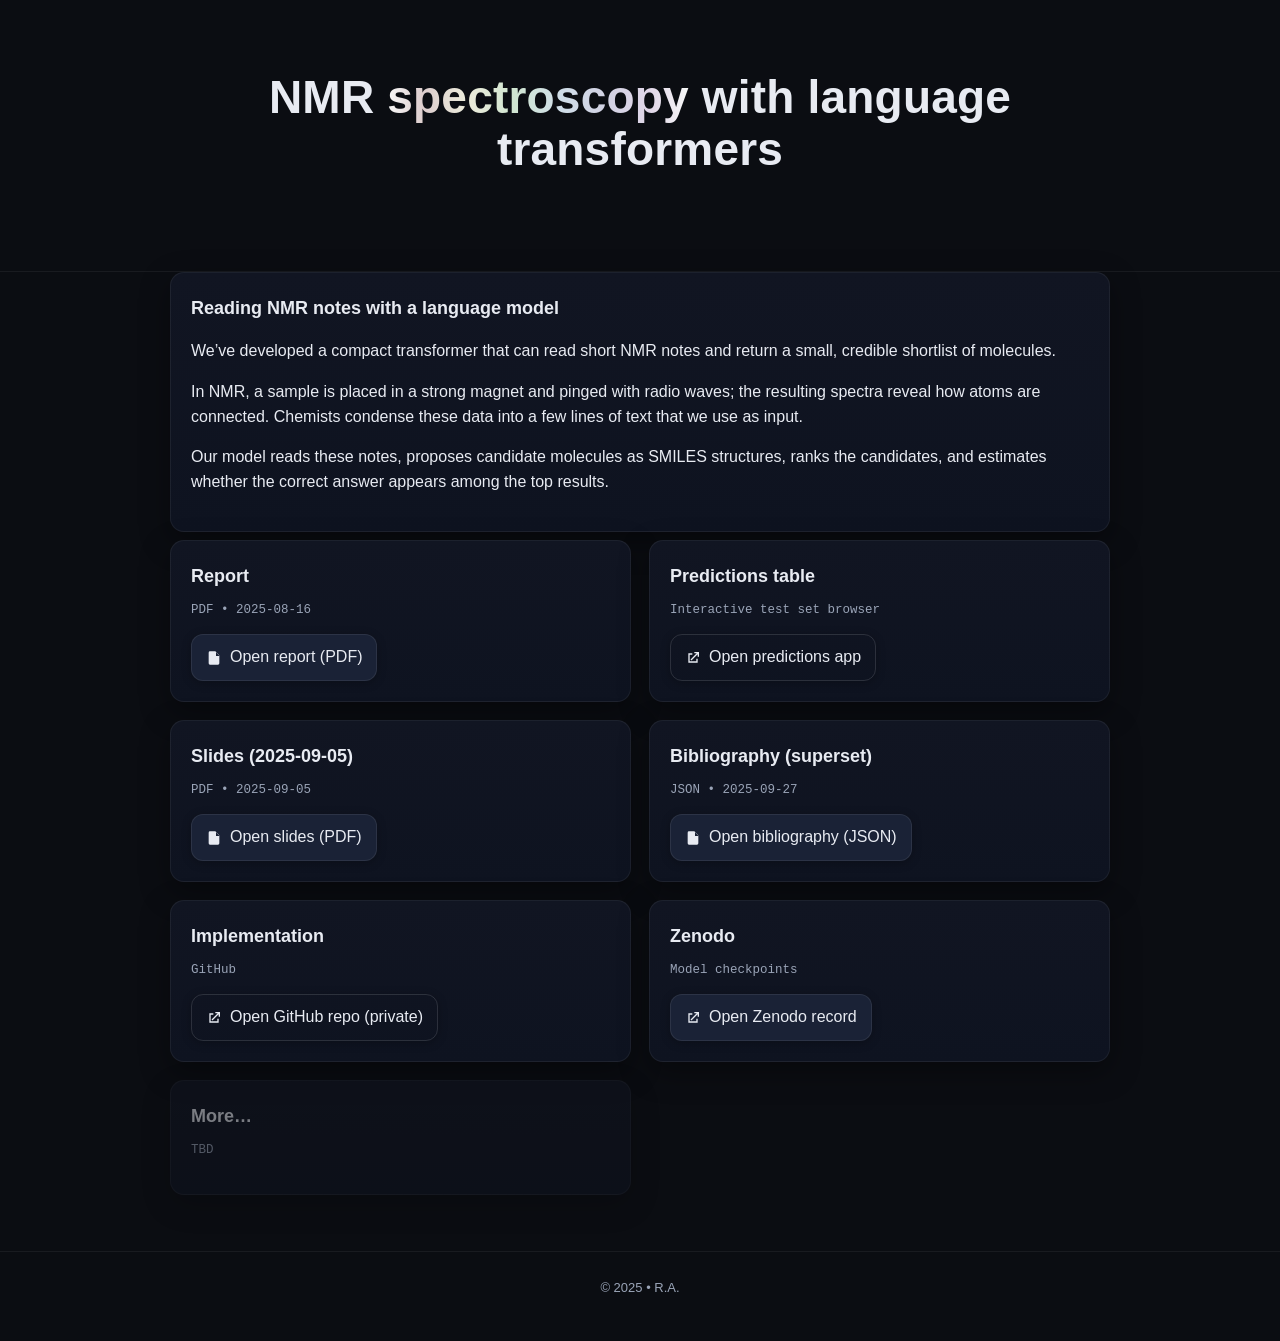
==== msc/index.html @ 11807159 "rev" ====
<!DOCTYPE html>
<html lang="en">
<head>
  <meta charset="UTF-8" />
  <title>NMR spectroscopy with language transformers</title>
  <meta name="viewport" content="width=device-width, initial-scale=1" />
  <meta name="description" content="A compact transformer reads short NMR notes and proposes/ranks candidate molecules (SMILES), with confidence of inclusion among top results." />
  <meta name="theme-color" content="#0b0d12" />

  <style>
    /* --- Tokens --- */
    :root{
      --bg:#0b0d12;
      --panel:#111522;
      --panel-2:#0e1320;
      --text:#e8ebf2;
      --muted:#9aa4b7;
      --ring:#b4c5ff;
      --radius:14px;
      --shadow:0 10px 30px rgba(0,0,0,.35);
      --sans: ui-sans-serif, -apple-system, Segoe UI, Roboto, "Helvetica Neue", Arial, "Noto Sans", system-ui, sans-serif;
      --mono: ui-monospace, SFMono-Regular, Menlo, Monaco, Consolas, "Liberation Mono", "Courier New", monospace;

      /* Ensure UA widgets/tooltips scrollbars match dark */
      color-scheme: dark;
    }

    /* --- Base --- */
    *{ box-sizing: border-box; }
    html, body{ height:100%; }
    body{
      margin:0;
      font-family: var(--sans);
      color: var(--text);
      background: var(--bg);
      -webkit-font-smoothing: antialiased;
      line-height: 1.55;
    }
    a{ color: inherit; }

    /* Skip link for keyboard users */
    .skip-link{
      position:absolute; left:-9999px; top:auto;
    }
    .skip-link:focus{
      left: 16px; top: 12px; z-index: 1000;
      background: var(--panel); color: var(--text);
      padding: 8px 12px; border-radius: 10px; box-shadow: var(--shadow);
      border: 1px solid rgba(255,255,255,.18);
    }

    /* --- Layout --- */
    .hero{
      padding: 72px 20px 28px;
      text-align: center;
      border-bottom: 1px solid rgba(255,255,255,.06);
    }
    .container{
      max-width: 980px;
      margin: 0 auto;
      padding: 0 20px 56px;
    }

    /* --- Heading --- */
    h1{
      margin: 0 0 12px;
      font-size: clamp(30px, 5vw, 46px);
      font-weight: 800;
      letter-spacing: .2px;
      line-height: 1.12;
    }

    /* Whitish with subtle rainbow hints */
    .iridescent{
      background: linear-gradient(
        90deg,
        rgba(255,255,255,0.97) 0%,
        rgba(255,230,230,0.88) 12%,
        rgba(255,255,230,0.92) 27%,
        rgba(224,255,224,0.9) 42%,
        rgba(220,240,255,0.92) 57%,
        rgba(230,230,255,0.9) 72%,
        rgba(245,230,255,0.92) 87%,
        rgba(255,255,255,0.97) 100%
      );
      -webkit-background-clip: text;
      background-clip: text;
      -webkit-text-fill-color: transparent;
      color: transparent;
      filter: saturate(75%);
    }
    /* Prefer static text in high-contrast modes */
    @media (prefers-contrast: more){
      .iridescent{
        background: none !important;
        -webkit-text-fill-color: currentColor !important;
        color: var(--text) !important;
      }
    }
    /* Optional: very subtle shimmer on hover/focus only */
    @media (prefers-reduced-motion: no-preference){
      .iridescent:hover, .iridescent:focus{
        background-size: 200% 100%;
        animation: shimmer 2.5s linear infinite;
      }
      @keyframes shimmer{
        0% { background-position: 0% 50%; }
        100% { background-position: 200% 50%; }
      }
    }

    .subtitle{
      margin:0;
      color: var(--muted);
      font-size: 14.5px;
    }

    /* --- Content cards --- */
    main{ margin-top: 20px; }
    .grid{
      display: grid;
      grid-template-columns: 1fr;
      gap: 18px;
      margin-top: 8px;
    }
    @media (min-width: 760px){
      .grid{ grid-template-columns: 1fr 1fr; }
    }
    .span-all{ grid-column: 1 / -1; }

    .card{
      background: linear-gradient(180deg, var(--panel) 0%, var(--panel-2) 100%);
      border: 1px solid rgba(255,255,255,.06);
      border-radius: var(--radius);
      box-shadow: var(--shadow);
      padding: 20px;
    }
    .card h2{
      margin: 2px 0 10px;
      font-size: 18px;
    }
    .meta{
      font-family: var(--mono);
      font-size: 12.5px;
      color: var(--muted);
      margin-bottom: 14px;
    }

    /* --- Buttons --- */
    .actions{ display:flex; gap:10px; flex-wrap: wrap; }
    .btn{
      --btn-bg: #1a2236;
      display:inline-flex; align-items:center; gap:8px;
      padding: 10px 14px;
      border-radius: 12px;
      text-decoration:none;
      color: var(--text);
      background: var(--btn-bg);
      border: 1px solid rgba(255,255,255,.08);
      transition: transform .06s ease, border-color .2s ease, box-shadow .2s ease, background .2s ease;
      box-shadow: 0 2px 10px rgba(0,0,0,.25);
    }
    .btn:hover{ transform: translateY(-1px); border-color: rgba(180,197,255,.45); box-shadow: 0 6px 18px rgba(0,0,0,.28); }
    .btn:focus{ outline: none; }
    .btn:focus-visible{ outline: 3px solid var(--ring); outline-offset: 2px; }
    .btn.secondary{ background: transparent; border-color: rgba(255,255,255,.12); }

    /* --- Footer --- */
    footer{
      padding: 26px 20px 42px;
      color: var(--muted);
      font-size: 13px;
      text-align:center;
      border-top: 1px solid rgba(255,255,255,.06);
    }

    /* Reduce motion if requested */
    @media (prefers-reduced-motion: reduce){
      .btn{ transition: none; }
      .iridescent{ animation: none !important; }
    }
  </style>
</head>
<body>

<a class="skip-link" href="#main">Skip to content</a>

<header class="hero">
  <div class="container">
    <h1>
      NMR <span class="iridescent">spectroscopy</span> with language transformers
    </h1>
    <!-- <p class="subtitle">Additional materials for the project.</p> -->
  </div>
</header>

<main id="main" class="container">
  <section class="card span-all">
    <h2>Reading NMR notes with a language model</h2>
    <p>We’ve developed a compact transformer that can read short NMR notes and return a small, credible shortlist of molecules.</p>
    <p>In NMR, a sample is placed in a strong magnet and pinged with radio waves; the resulting spectra reveal how atoms are connected. Chemists condense these data into a few lines of text that we use as input.</p>
    <p>Our model reads these notes, proposes candidate molecules as SMILES structures, ranks the candidates, and estimates whether the correct answer appears among the top results.</p>
  </section>

  <section class="grid" aria-label="Project resources">
    <article class="card">
      <h2>Report</h2>
      <div class="meta">PDF • 2025-08-16</div>
      <div class="actions">
        <a class="btn" href="RA-MSc-20250816.pdf">
          <svg width="16" height="16" viewBox="0 0 24 24" fill="currentColor" aria-hidden="true">
            <path d="M14 2H6a2 2 0 0 0-2 2v16a2 2 0 0 0 2 2h12a2 2 0 0 0 2-2V8zm1 7V3.5L20.5 9z"/>
          </svg>
          Open report (PDF)
        </a>
      </div>
    </article>

    <article class="card">
      <h2>Predictions table</h2>
      <div class="meta">Interactive test set browser</div>
      <div class="actions">
        <a class="btn secondary" href="j_dump_to_json/app" target="_blank" rel="noopener noreferrer">
          <svg width="16" height="16" viewBox="0 0 24 24" fill="currentColor" aria-hidden="true">
            <path d="M14 3h7v7h-2V6.41l-9.29 9.3-1.42-1.42 9.3-9.29H14z"/>
            <path d="M5 5h6v2H7v10h10v-4h2v6H5z"/>
          </svg>
          Open predictions app
        </a>
      </div>
    </article>

    <article class="card">
      <h2>Slides (2025-09-05)</h2>
      <div class="meta">PDF • 2025-09-05</div>
      <div class="actions">
        <a class="btn" href="RA-talk-20250905.pdf">
          <svg width="16" height="16" viewBox="0 0 24 24" fill="currentColor" aria-hidden="true">
            <path d="M14 2H6a2 2 0 0 0-2 2v16a2 2 0 0 0 2 2h12a2 2 0 0 0 2-2V8zm1 7V3.5L20.5 9z"/>
          </svg>
          Open slides (PDF)
        </a>
      </div>
    </article>

    <article class="card">
      <h2>Bibliography (superset)</h2>
      <div class="meta">JSON • 2025-09-27</div>
      <div class="actions">
        <a class="btn" href="RA-MSc-bib-20250927.json">
          <svg width="16" height="16" viewBox="0 0 24 24" fill="currentColor" aria-hidden="true">
            <path d="M14 2H6a2 2 0 0 0-2 2v16a2 2 0 0 0 2 2h12a2 2 0 0 0 2-2V8zm1 7V3.5L20.5 9z"/>
          </svg>
          Open bibliography (JSON)
        </a>
      </div>
    </article>

    <article class="card">
      <h2>Implementation</h2>
      <div class="meta">GitHub</div>
      <div class="actions">
        <a class="btn secondary" href="https://github.com/numpde/nmr-msc" target="_blank" rel="noopener noreferrer">
          <svg width="16" height="16" viewBox="0 0 24 24" fill="currentColor" aria-hidden="true">
            <path d="M14 3h7v7h-2V6.41l-9.29 9.3-1.42-1.42 9.3-9.29H14z"/>
            <path d="M5 5h6v2H7v10h10v-4h2v6H5z"/>
          </svg>
          Open GitHub repo (private)
        </a>
      </div>
    </article>

    <article class="card">
      <h2>Zenodo</h2>
      <div class="meta">Model checkpoints</div>
      <div class="actions">
        <a class="btn" href="https://zenodo.org/records/15595331?preview=1" target="_blank" rel="noopener noreferrer" aria-label="Open Zenodo record for model checkpoints">
          <svg width="16" height="16" viewBox="0 0 24 24" fill="currentColor" aria-hidden="true">
            <path d="M14 3h7v7h-2V6.41l-9.29 9.3-1.42-1.42 9.3-9.29H14z"/>
            <path d="M5 5h6v2H7v10h10v-4h2v6H5z"/>
          </svg>
          Open Zenodo record
        </a>
      </div>
    </article>

    <article class="card" style="opacity:.5;">
      <h2>More…</h2>
      <div class="meta">TBD</div>
    </article>
  </section>
</main>

<footer>
  <div>© 2025 • R.A.</div>
</footer>

</body>
</html>
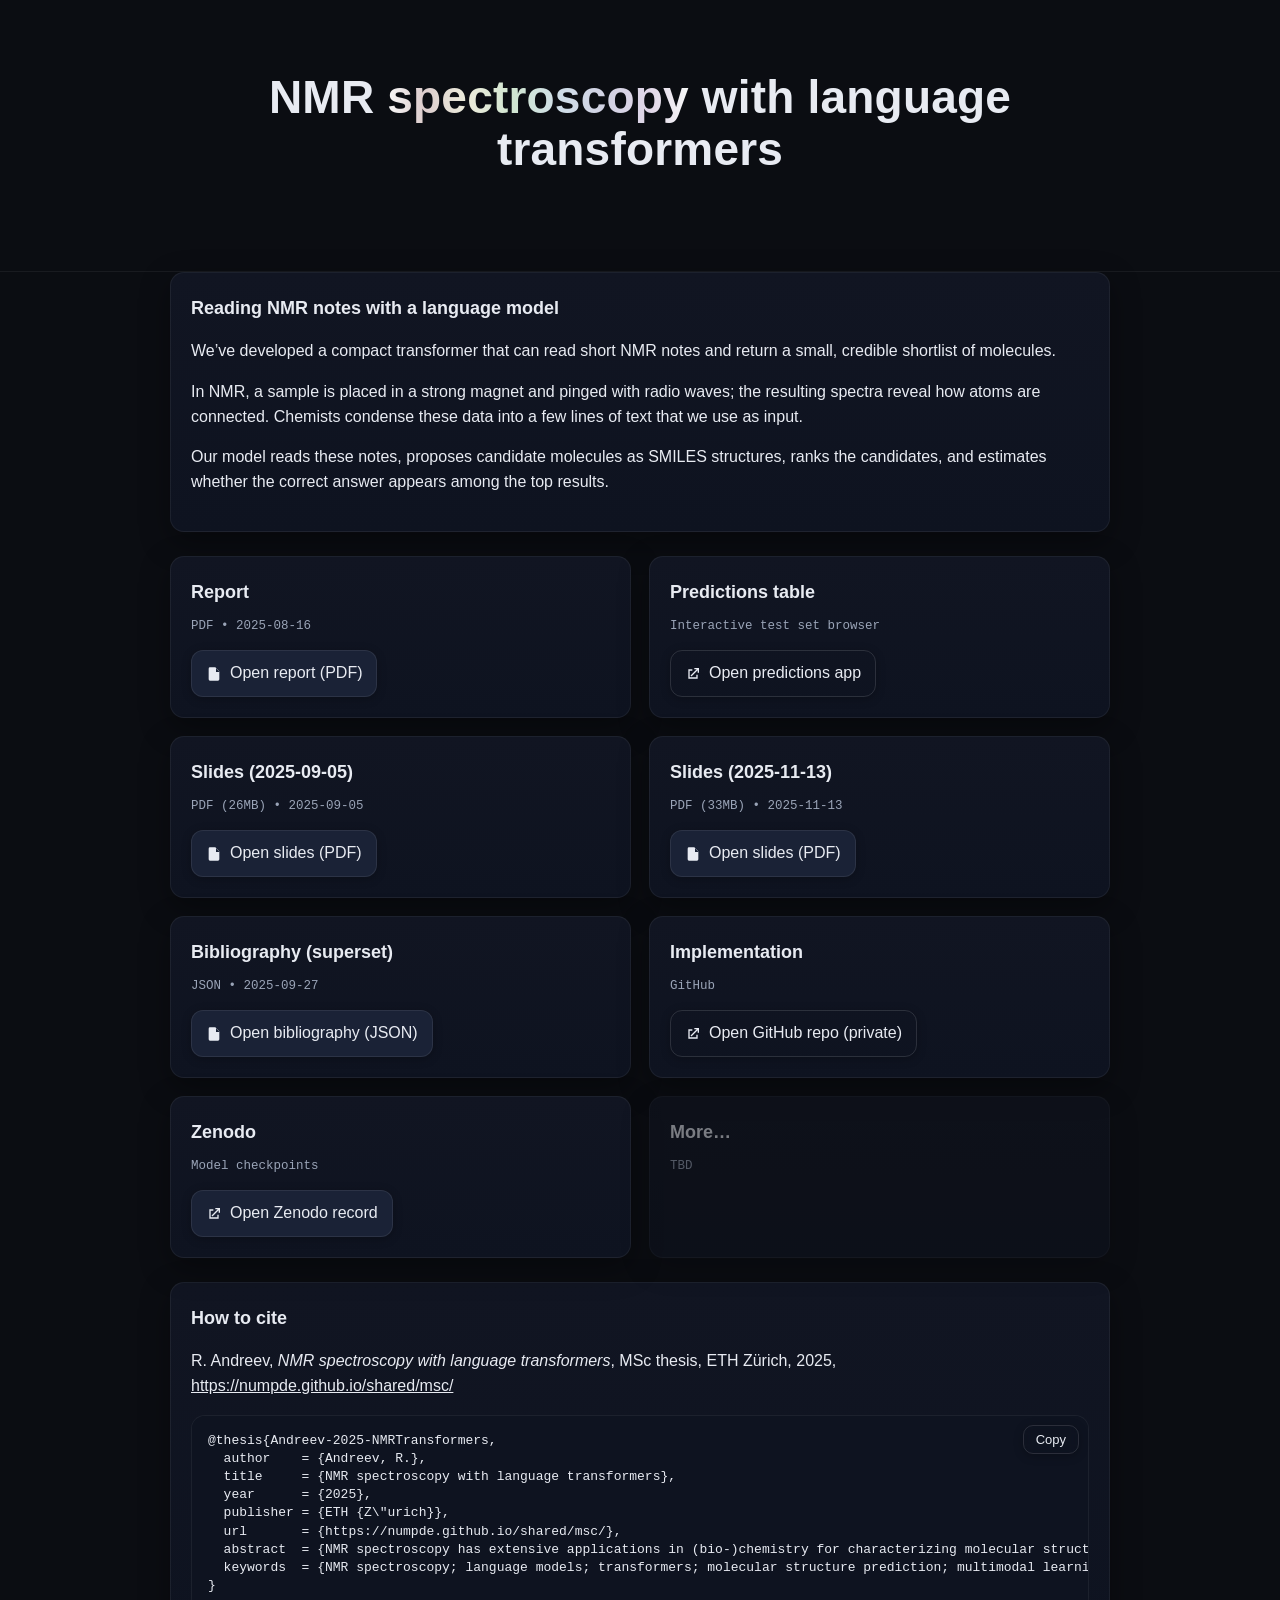
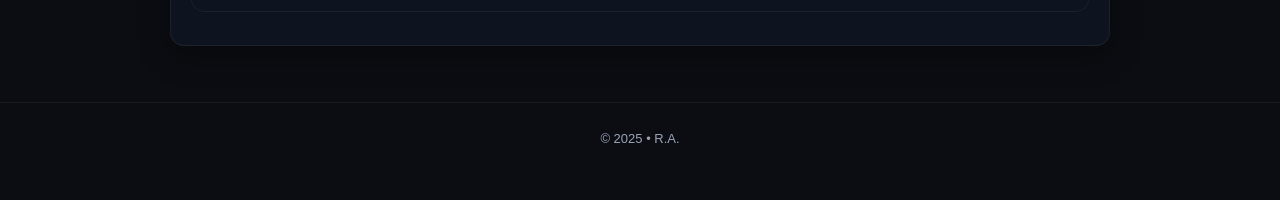
==== commit 3f1959a1: "rev" ====
--- a/msc/index.html
+++ b/msc/index.html
@@ -1,298 +1,407 @@
 <!DOCTYPE html>
 <html lang="en">
 <head>
-  <meta charset="UTF-8" />
-  <title>NMR spectroscopy with language transformers</title>
-  <meta name="viewport" content="width=device-width, initial-scale=1" />
-  <meta name="description" content="A compact transformer reads short NMR notes and proposes/ranks candidate molecules (SMILES), with confidence of inclusion among top results." />
-  <meta name="theme-color" content="#0b0d12" />
-
-  <style>
-    /* --- Tokens --- */
-    :root{
-      --bg:#0b0d12;
-      --panel:#111522;
-      --panel-2:#0e1320;
-      --text:#e8ebf2;
-      --muted:#9aa4b7;
-      --ring:#b4c5ff;
-      --radius:14px;
-      --shadow:0 10px 30px rgba(0,0,0,.35);
-      --sans: ui-sans-serif, -apple-system, Segoe UI, Roboto, "Helvetica Neue", Arial, "Noto Sans", system-ui, sans-serif;
-      --mono: ui-monospace, SFMono-Regular, Menlo, Monaco, Consolas, "Liberation Mono", "Courier New", monospace;
-
-      /* Ensure UA widgets/tooltips scrollbars match dark */
-      color-scheme: dark;
-    }
-
-    /* --- Base --- */
-    *{ box-sizing: border-box; }
-    html, body{ height:100%; }
-    body{
-      margin:0;
-      font-family: var(--sans);
-      color: var(--text);
-      background: var(--bg);
-      -webkit-font-smoothing: antialiased;
-      line-height: 1.55;
-    }
-    a{ color: inherit; }
-
-    /* Skip link for keyboard users */
-    .skip-link{
-      position:absolute; left:-9999px; top:auto;
-    }
-    .skip-link:focus{
-      left: 16px; top: 12px; z-index: 1000;
-      background: var(--panel); color: var(--text);
-      padding: 8px 12px; border-radius: 10px; box-shadow: var(--shadow);
-      border: 1px solid rgba(255,255,255,.18);
-    }
-
-    /* --- Layout --- */
-    .hero{
-      padding: 72px 20px 28px;
-      text-align: center;
-      border-bottom: 1px solid rgba(255,255,255,.06);
-    }
-    .container{
-      max-width: 980px;
-      margin: 0 auto;
-      padding: 0 20px 56px;
-    }
-
-    /* --- Heading --- */
-    h1{
-      margin: 0 0 12px;
-      font-size: clamp(30px, 5vw, 46px);
-      font-weight: 800;
-      letter-spacing: .2px;
-      line-height: 1.12;
-    }
-
-    /* Whitish with subtle rainbow hints */
-    .iridescent{
-      background: linear-gradient(
-        90deg,
-        rgba(255,255,255,0.97) 0%,
-        rgba(255,230,230,0.88) 12%,
-        rgba(255,255,230,0.92) 27%,
-        rgba(224,255,224,0.9) 42%,
-        rgba(220,240,255,0.92) 57%,
-        rgba(230,230,255,0.9) 72%,
-        rgba(245,230,255,0.92) 87%,
-        rgba(255,255,255,0.97) 100%
-      );
-      -webkit-background-clip: text;
-      background-clip: text;
-      -webkit-text-fill-color: transparent;
-      color: transparent;
-      filter: saturate(75%);
-    }
-    /* Prefer static text in high-contrast modes */
-    @media (prefers-contrast: more){
-      .iridescent{
-        background: none !important;
-        -webkit-text-fill-color: currentColor !important;
-        color: var(--text) !important;
-      }
-    }
-    /* Optional: very subtle shimmer on hover/focus only */
-    @media (prefers-reduced-motion: no-preference){
-      .iridescent:hover, .iridescent:focus{
-        background-size: 200% 100%;
-        animation: shimmer 2.5s linear infinite;
-      }
-      @keyframes shimmer{
-        0% { background-position: 0% 50%; }
-        100% { background-position: 200% 50%; }
-      }
-    }
-
-    .subtitle{
-      margin:0;
-      color: var(--muted);
-      font-size: 14.5px;
-    }
-
-    /* --- Content cards --- */
-    main{ margin-top: 20px; }
-    .grid{
-      display: grid;
-      grid-template-columns: 1fr;
-      gap: 18px;
-      margin-top: 8px;
-    }
-    @media (min-width: 760px){
-      .grid{ grid-template-columns: 1fr 1fr; }
-    }
-    .span-all{ grid-column: 1 / -1; }
-
-    .card{
-      background: linear-gradient(180deg, var(--panel) 0%, var(--panel-2) 100%);
-      border: 1px solid rgba(255,255,255,.06);
-      border-radius: var(--radius);
-      box-shadow: var(--shadow);
-      padding: 20px;
-    }
-    .card h2{
-      margin: 2px 0 10px;
-      font-size: 18px;
-    }
-    .meta{
-      font-family: var(--mono);
-      font-size: 12.5px;
-      color: var(--muted);
-      margin-bottom: 14px;
-    }
-
-    /* --- Buttons --- */
-    .actions{ display:flex; gap:10px; flex-wrap: wrap; }
-    .btn{
-      --btn-bg: #1a2236;
-      display:inline-flex; align-items:center; gap:8px;
-      padding: 10px 14px;
-      border-radius: 12px;
-      text-decoration:none;
-      color: var(--text);
-      background: var(--btn-bg);
-      border: 1px solid rgba(255,255,255,.08);
-      transition: transform .06s ease, border-color .2s ease, box-shadow .2s ease, background .2s ease;
-      box-shadow: 0 2px 10px rgba(0,0,0,.25);
-    }
-    .btn:hover{ transform: translateY(-1px); border-color: rgba(180,197,255,.45); box-shadow: 0 6px 18px rgba(0,0,0,.28); }
-    .btn:focus{ outline: none; }
-    .btn:focus-visible{ outline: 3px solid var(--ring); outline-offset: 2px; }
-    .btn.secondary{ background: transparent; border-color: rgba(255,255,255,.12); }
-
-    /* --- Footer --- */
-    footer{
-      padding: 26px 20px 42px;
-      color: var(--muted);
-      font-size: 13px;
-      text-align:center;
-      border-top: 1px solid rgba(255,255,255,.06);
-    }
-
-    /* Reduce motion if requested */
-    @media (prefers-reduced-motion: reduce){
-      .btn{ transition: none; }
-      .iridescent{ animation: none !important; }
-    }
-  </style>
+    <meta charset="UTF-8"/>
+    <title>NMR spectroscopy with language transformers</title>
+    <meta name="viewport" content="width=device-width, initial-scale=1"/>
+    <meta name="description"
+          content="A compact transformer reads short NMR notes and proposes/ranks candidate molecules (SMILES), with confidence of inclusion among top results."/>
+    <meta name="theme-color" content="#0b0d12"/>
+
+    <style>
+        /* --- Tokens --- */
+        :root{
+          --bg:#0b0d12;
+          --panel:#111522;
+          --panel-2:#0e1320;
+          --text:#e8ebf2;
+          --muted:#9aa4b7;
+          --ring:#b4c5ff;
+          --radius:14px;
+          --shadow:0 10px 30px rgba(0,0,0,.35);
+          --sans: ui-sans-serif, -apple-system, Segoe UI, Roboto, "Helvetica Neue", Arial, "Noto Sans", system-ui, sans-serif;
+          --mono: ui-monospace, SFMono-Regular, Menlo, Monaco, Consolas, "Liberation Mono", "Courier New", monospace;
+
+          /* Ensure UA widgets/tooltips scrollbars match dark */
+          color-scheme: dark;
+        }
+
+        /* --- Base --- */
+        *{ box-sizing: border-box; }
+        html, body{ height:100%; }
+        body{
+          margin:0;
+          font-family: var(--sans);
+          color: var(--text);
+          background: var(--bg);
+          -webkit-font-smoothing: antialiased;
+          line-height: 1.55;
+        }
+        a{ color: inherit; }
+
+        /* Skip link for keyboard users */
+        .skip-link{
+          position:absolute; left:-9999px; top:auto;
+        }
+        .skip-link:focus{
+          left: 16px; top: 12px; z-index: 1000;
+          background: var(--panel); color: var(--text);
+          padding: 8px 12px; border-radius: 10px; box-shadow: var(--shadow);
+          border: 1px solid rgba(255,255,255,.18);
+        }
+
+        /* --- Layout --- */
+        .hero{
+          padding: 72px 20px 28px;
+          text-align: center;
+          border-bottom: 1px solid rgba(255,255,255,.06);
+        }
+        .container{
+          max-width: 980px;
+          margin: 0 auto;
+          padding: 0 20px 56px;
+        }
+
+        /* --- Heading --- */
+        h1{
+          margin: 0 0 12px;
+          font-size: clamp(30px, 5vw, 46px);
+          font-weight: 800;
+          letter-spacing: .2px;
+          line-height: 1.12;
+        }
+
+        /* Whitish with subtle rainbow hints */
+        .iridescent{
+          background: linear-gradient(
+            90deg,
+            rgba(255,255,255,0.97) 0%,
+            rgba(255,230,230,0.88) 12%,
+            rgba(255,255,230,0.92) 27%,
+            rgba(224,255,224,0.9) 42%,
+            rgba(220,240,255,0.92) 57%,
+            rgba(230,230,255,0.9) 72%,
+            rgba(245,230,255,0.92) 87%,
+            rgba(255,255,255,0.97) 100%
+          );
+          -webkit-background-clip: text;
+          background-clip: text;
+          -webkit-text-fill-color: transparent;
+          color: transparent;
+          filter: saturate(75%);
+        }
+        /* Prefer static text in high-contrast modes */
+        @media (prefers-contrast: more){
+          .iridescent{
+            background: none !important;
+            -webkit-text-fill-color: currentColor !important;
+            color: var(--text) !important;
+          }
+        }
+        /* Optional: very subtle shimmer on hover/focus only */
+        @media (prefers-reduced-motion: no-preference){
+          .iridescent:hover, .iridescent:focus{
+            background-size: 200% 100%;
+            animation: shimmer 2.5s linear infinite;
+          }
+          @keyframes shimmer{
+            0% { background-position: 0% 50%; }
+            100% { background-position: 200% 50%; }
+          }
+        }
+
+        .subtitle{
+          margin:0;
+          color: var(--muted);
+          font-size: 14.5px;
+        }
+
+        /* --- Content cards --- */
+        main{ margin-top: 20px; }
+        .grid{
+          display: grid;
+          grid-template-columns: 1fr;
+          gap: 18px;
+          margin-top: 8px;
+        }
+        @media (min-width: 760px){
+          .grid{ grid-template-columns: 1fr 1fr; }
+        }
+        .span-all{ grid-column: 1 / -1; }
+
+        .card{
+          background: linear-gradient(180deg, var(--panel) 0%, var(--panel-2) 100%);
+          border: 1px solid rgba(255,255,255,.06);
+          border-radius: var(--radius);
+          box-shadow: var(--shadow);
+          padding: 20px;
+        }
+        .card h2{
+          margin: 2px 0 10px;
+          font-size: 18px;
+        }
+        .meta{
+          font-family: var(--mono);
+          font-size: 12.5px;
+          color: var(--muted);
+          margin-bottom: 14px;
+        }
+
+        /* --- Buttons --- */
+        .actions{ display:flex; gap:10px; flex-wrap: wrap; }
+        .btn{
+          --btn-bg: #1a2236;
+          display:inline-flex; align-items:center; gap:8px;
+          padding: 10px 14px;
+          border-radius: 12px;
+          text-decoration:none;
+          color: var(--text);
+          background: var(--btn-bg);
+          border: 1px solid rgba(255,255,255,.08);
+          transition: transform .06s ease, border-color .2s ease, box-shadow .2s ease, background .2s ease;
+          box-shadow: 0 2px 10px rgba(0,0,0,.25);
+        }
+        .btn:hover{ transform: translateY(-1px); border-color: rgba(180,197,255,.45); box-shadow: 0 6px 18px rgba(0,0,0,.28); }
+        .btn:focus{ outline: none; }
+        .btn:focus-visible{ outline: 3px solid var(--ring); outline-offset: 2px; }
+        .btn.secondary{ background: transparent; border-color: rgba(255,255,255,.12); }
+
+        /* --- Footer --- */
+        footer{
+          padding: 26px 20px 42px;
+          color: var(--muted);
+          font-size: 13px;
+          text-align:center;
+          border-top: 1px solid rgba(255,255,255,.06);
+        }
+
+        /* Reduce motion if requested */
+        @media (prefers-reduced-motion: reduce){
+          .btn{ transition: none; }
+          .iridescent{ animation: none !important; }
+        }
+
+/* Add breathing space before and after any grid section */
+.card + .grid {
+  margin-top: 24px; /* space before grids */
+}
+.grid + .card {
+  margin-top: 24px; /* space after grids */
+}
+
+
+    </style>
 </head>
 <body>
 
 <a class="skip-link" href="#main">Skip to content</a>
 
 <header class="hero">
-  <div class="container">
-    <h1>
-      NMR <span class="iridescent">spectroscopy</span> with language transformers
-    </h1>
-    <!-- <p class="subtitle">Additional materials for the project.</p> -->
-  </div>
+    <div class="container">
+        <h1>
+            NMR <span class="iridescent">spectroscopy</span> with language transformers
+        </h1>
+        <!-- <p class="subtitle">Additional materials for the project.</p> -->
+    </div>
 </header>
 
 <main id="main" class="container">
-  <section class="card span-all">
-    <h2>Reading NMR notes with a language model</h2>
-    <p>We’ve developed a compact transformer that can read short NMR notes and return a small, credible shortlist of molecules.</p>
-    <p>In NMR, a sample is placed in a strong magnet and pinged with radio waves; the resulting spectra reveal how atoms are connected. Chemists condense these data into a few lines of text that we use as input.</p>
-    <p>Our model reads these notes, proposes candidate molecules as SMILES structures, ranks the candidates, and estimates whether the correct answer appears among the top results.</p>
-  </section>
-
-  <section class="grid" aria-label="Project resources">
-    <article class="card">
-      <h2>Report</h2>
-      <div class="meta">PDF • 2025-08-16</div>
-      <div class="actions">
-        <a class="btn" href="RA-MSc-20250816.pdf">
-          <svg width="16" height="16" viewBox="0 0 24 24" fill="currentColor" aria-hidden="true">
-            <path d="M14 2H6a2 2 0 0 0-2 2v16a2 2 0 0 0 2 2h12a2 2 0 0 0 2-2V8zm1 7V3.5L20.5 9z"/>
-          </svg>
-          Open report (PDF)
-        </a>
-      </div>
-    </article>
-
-    <article class="card">
-      <h2>Predictions table</h2>
-      <div class="meta">Interactive test set browser</div>
-      <div class="actions">
-        <a class="btn secondary" href="j_dump_to_json/app" target="_blank" rel="noopener noreferrer">
-          <svg width="16" height="16" viewBox="0 0 24 24" fill="currentColor" aria-hidden="true">
-            <path d="M14 3h7v7h-2V6.41l-9.29 9.3-1.42-1.42 9.3-9.29H14z"/>
-            <path d="M5 5h6v2H7v10h10v-4h2v6H5z"/>
-          </svg>
-          Open predictions app
-        </a>
-      </div>
-    </article>
-
-    <article class="card">
-      <h2>Slides (2025-09-05)</h2>
-      <div class="meta">PDF • 2025-09-05</div>
-      <div class="actions">
-        <a class="btn" href="RA-talk-20250905.pdf">
-          <svg width="16" height="16" viewBox="0 0 24 24" fill="currentColor" aria-hidden="true">
-            <path d="M14 2H6a2 2 0 0 0-2 2v16a2 2 0 0 0 2 2h12a2 2 0 0 0 2-2V8zm1 7V3.5L20.5 9z"/>
-          </svg>
-          Open slides (PDF)
-        </a>
-      </div>
-    </article>
-
-    <article class="card">
-      <h2>Bibliography (superset)</h2>
-      <div class="meta">JSON • 2025-09-27</div>
-      <div class="actions">
-        <a class="btn" href="RA-MSc-bib-20250927.json">
-          <svg width="16" height="16" viewBox="0 0 24 24" fill="currentColor" aria-hidden="true">
-            <path d="M14 2H6a2 2 0 0 0-2 2v16a2 2 0 0 0 2 2h12a2 2 0 0 0 2-2V8zm1 7V3.5L20.5 9z"/>
-          </svg>
-          Open bibliography (JSON)
-        </a>
-      </div>
-    </article>
-
-    <article class="card">
-      <h2>Implementation</h2>
-      <div class="meta">GitHub</div>
-      <div class="actions">
-        <a class="btn secondary" href="https://github.com/numpde/nmr-msc" target="_blank" rel="noopener noreferrer">
-          <svg width="16" height="16" viewBox="0 0 24 24" fill="currentColor" aria-hidden="true">
-            <path d="M14 3h7v7h-2V6.41l-9.29 9.3-1.42-1.42 9.3-9.29H14z"/>
-            <path d="M5 5h6v2H7v10h10v-4h2v6H5z"/>
-          </svg>
-          Open GitHub repo (private)
-        </a>
-      </div>
-    </article>
-
-    <article class="card">
-      <h2>Zenodo</h2>
-      <div class="meta">Model checkpoints</div>
-      <div class="actions">
-        <a class="btn" href="https://zenodo.org/records/15595331?preview=1" target="_blank" rel="noopener noreferrer" aria-label="Open Zenodo record for model checkpoints">
-          <svg width="16" height="16" viewBox="0 0 24 24" fill="currentColor" aria-hidden="true">
-            <path d="M14 3h7v7h-2V6.41l-9.29 9.3-1.42-1.42 9.3-9.29H14z"/>
-            <path d="M5 5h6v2H7v10h10v-4h2v6H5z"/>
-          </svg>
-          Open Zenodo record
-        </a>
-      </div>
-    </article>
-
-    <article class="card" style="opacity:.5;">
-      <h2>More…</h2>
-      <div class="meta">TBD</div>
-    </article>
-  </section>
+    <section class="card span-all">
+        <h2>Reading NMR notes with a language model</h2>
+        <p>We’ve developed a compact transformer that can read short NMR notes and return a small, credible shortlist of
+            molecules.</p>
+        <p>In NMR, a sample is placed in a strong magnet and pinged with radio waves; the resulting spectra reveal how
+            atoms are connected. Chemists condense these data into a few lines of text that we use as input.</p>
+        <p>Our model reads these notes, proposes candidate molecules as SMILES structures, ranks the candidates, and
+            estimates whether the correct answer appears among the top results.</p>
+    </section>
+
+    <section class="grid" aria-label="Project resources">
+        <article class="card">
+            <h2>Report</h2>
+            <div class="meta">PDF • 2025-08-16</div>
+            <div class="actions">
+                <a class="btn" href="RA-MSc-20250816.pdf">
+                    <svg width="16" height="16" viewBox="0 0 24 24" fill="currentColor" aria-hidden="true">
+                        <path d="M14 2H6a2 2 0 0 0-2 2v16a2 2 0 0 0 2 2h12a2 2 0 0 0 2-2V8zm1 7V3.5L20.5 9z"/>
+                    </svg>
+                    Open report (PDF)
+                </a>
+            </div>
+        </article>
+
+        <article class="card">
+            <h2>Predictions table</h2>
+            <div class="meta">Interactive test set browser</div>
+            <div class="actions">
+                <a class="btn secondary" href="j_dump_to_json/app" target="_blank" rel="noopener noreferrer">
+                    <svg width="16" height="16" viewBox="0 0 24 24" fill="currentColor" aria-hidden="true">
+                        <path d="M14 3h7v7h-2V6.41l-9.29 9.3-1.42-1.42 9.3-9.29H14z"/>
+                        <path d="M5 5h6v2H7v10h10v-4h2v6H5z"/>
+                    </svg>
+                    Open predictions app
+                </a>
+            </div>
+        </article>
+
+        <article class="card">
+            <h2>Slides (2025-09-05)</h2>
+            <div class="meta">PDF (26MB) • 2025-09-05</div>
+            <div class="actions">
+                <a class="btn" href="RA-talk-20250905.pdf">
+                    <svg width="16" height="16" viewBox="0 0 24 24" fill="currentColor" aria-hidden="true">
+                        <path d="M14 2H6a2 2 0 0 0-2 2v16a2 2 0 0 0 2 2h12a2 2 0 0 0 2-2V8zm1 7V3.5L20.5 9z"/>
+                    </svg>
+                    Open slides (PDF)
+                </a>
+            </div>
+        </article>
+
+        <article class="card">
+            <h2>Slides (2025-11-13)</h2>
+            <div class="meta">PDF (33MB) • 2025-11-13</div>
+            <div class="actions">
+                <a class="btn" href="RA-talk-20251113.pdf">
+                    <svg width="16" height="16" viewBox="0 0 24 24" fill="currentColor" aria-hidden="true">
+                        <path d="M14 2H6a2 2 0 0 0-2 2v16a2 2 0 0 0 2 2h12a2 2 0 0 0 2-2V8zm1 7V3.5L20.5 9z"/>
+                    </svg>
+                    Open slides (PDF)
+                </a>
+            </div>
+        </article>
+
+        <article class="card">
+            <h2>Bibliography (superset)</h2>
+            <div class="meta">JSON • 2025-09-27</div>
+            <div class="actions">
+                <a class="btn" href="RA-MSc-bib-20250927.json">
+                    <svg width="16" height="16" viewBox="0 0 24 24" fill="currentColor" aria-hidden="true">
+                        <path d="M14 2H6a2 2 0 0 0-2 2v16a2 2 0 0 0 2 2h12a2 2 0 0 0 2-2V8zm1 7V3.5L20.5 9z"/>
+                    </svg>
+                    Open bibliography (JSON)
+                </a>
+            </div>
+        </article>
+
+        <article class="card">
+            <h2>Implementation</h2>
+            <div class="meta">GitHub</div>
+            <div class="actions">
+                <a class="btn secondary" href="https://github.com/numpde/nmr-msc" target="_blank"
+                   rel="noopener noreferrer">
+                    <svg width="16" height="16" viewBox="0 0 24 24" fill="currentColor" aria-hidden="true">
+                        <path d="M14 3h7v7h-2V6.41l-9.29 9.3-1.42-1.42 9.3-9.29H14z"/>
+                        <path d="M5 5h6v2H7v10h10v-4h2v6H5z"/>
+                    </svg>
+                    Open GitHub repo (private)
+                </a>
+            </div>
+        </article>
+
+        <article class="card">
+            <h2>Zenodo</h2>
+            <div class="meta">Model checkpoints</div>
+            <div class="actions">
+                <a class="btn" href="https://zenodo.org/records/15595331?preview=1" target="_blank"
+                   rel="noopener noreferrer" aria-label="Open Zenodo record for model checkpoints">
+                    <svg width="16" height="16" viewBox="0 0 24 24" fill="currentColor" aria-hidden="true">
+                        <path d="M14 3h7v7h-2V6.41l-9.29 9.3-1.42-1.42 9.3-9.29H14z"/>
+                        <path d="M5 5h6v2H7v10h10v-4h2v6H5z"/>
+                    </svg>
+                    Open Zenodo record
+                </a>
+            </div>
+        </article>
+
+        <article class="card" style="opacity:.5;">
+            <h2>More…</h2>
+            <div class="meta">TBD</div>
+        </article>
+    </section>
+
+    <section class="card span-all">
+        <h2>How to cite</h2>
+        <p>
+            R. Andreev, <i>NMR spectroscopy with language transformers</i>, MSc thesis, ETH Zürich, 2025,
+            <a href="https://numpde.github.io/shared/msc/" target="_blank" rel="noopener">https://numpde.github.io/shared/msc/</a>
+        </p>
+
+        <div class="bibtex-wrapper">
+    <pre id="bibtex-entry"><code>@thesis{Andreev-2025-NMRTransformers,
+  author    = {Andreev, R.},
+  title     = {NMR spectroscopy with language transformers},
+  year      = {2025},
+  publisher = {ETH {Z\"urich}},
+  url       = {https://numpde.github.io/shared/msc/},
+  abstract  = {NMR spectroscopy has extensive applications in (bio-)chemistry for characterizing molecular structures. We fine-tune the DistilGPT2 language transformer model to infer molecular structure from textual annotations of multimodal NMR spectra on the ~795k synthetic dataset by Alberts et al., 2024. The model is supervised on a multi-task objective that includes a vector embedding and functional group counts via auxiliary heads, as well as the next-token distribution w.r.t. all SMILES that serialize the target molecule. Inference with beam search shows ~80% top–10 accuracy on ~80% of the test set, which deteriorates with molecule size. To improve interpretability, we train data-informed confidence estimators with ~90% accuracy of whether a match is in the top–10. Selective heteromodal input fine-tuning suggests that the HSQC modality contributes more to the average accuracy than ¹³C–NMR, despite being faster to acquire experimentally.},
+  keywords  = {NMR spectroscopy; language models; transformers; molecular structure prediction; multimodal learning; computational chemistry}
+}</code></pre>
+            <button id="copy-btn" class="btn secondary" onclick="copyBibtex()">Copy</button>
+        </div>
+
+        <script>
+            function copyBibtex() {
+              const text = document.getElementById('bibtex-entry').innerText;
+              const btn = document.getElementById('copy-btn');
+              navigator.clipboard.writeText(text).then(() => {
+                btn.textContent = 'Copied!';
+                btn.style.background = 'rgba(100,180,120,.25)';
+                btn.style.borderColor = 'rgba(100,180,120,.35)';
+                setTimeout(() => {
+                  btn.textContent = 'Copy';
+                  btn.style.background = 'transparent';
+                  btn.style.borderColor = 'rgba(255,255,255,.12)';
+                }, 1600);
+              });
+            }
+        </script>
+
+        <style>
+            .bibtex-wrapper {
+              position: relative;
+              margin-top: 1em;
+            }
+
+            .bibtex-wrapper pre {
+              background: var(--panel-2);
+              border: 1px solid rgba(255,255,255,.06);
+              border-radius: var(--radius);
+              padding: 16px;
+              font-family: var(--mono);
+              font-size: 13px;
+              color: var(--text);
+              overflow-x: auto;
+              max-height: 320px;
+              line-height: 1.4;
+              white-space: pre;
+            }
+
+            .bibtex-wrapper .btn {
+              position: absolute;
+              top: 10px;
+              right: 10px;
+              padding: 6px 12px;
+              font-size: 13px;
+              border-radius: 10px;
+              backdrop-filter: blur(4px);
+            }
+
+            @media (max-width: 600px) {
+              .bibtex-wrapper pre {
+                font-size: 12px;
+              }
+              .bibtex-wrapper .btn {
+                top: auto;
+                bottom: 10px;
+                right: 10px;
+              }
+            }
+        </style>
+    </section>
 </main>
 
 <footer>
-  <div>© 2025 • R.A.</div>
+    <div>© 2025 • R.A.</div>
 </footer>
 
 </body>
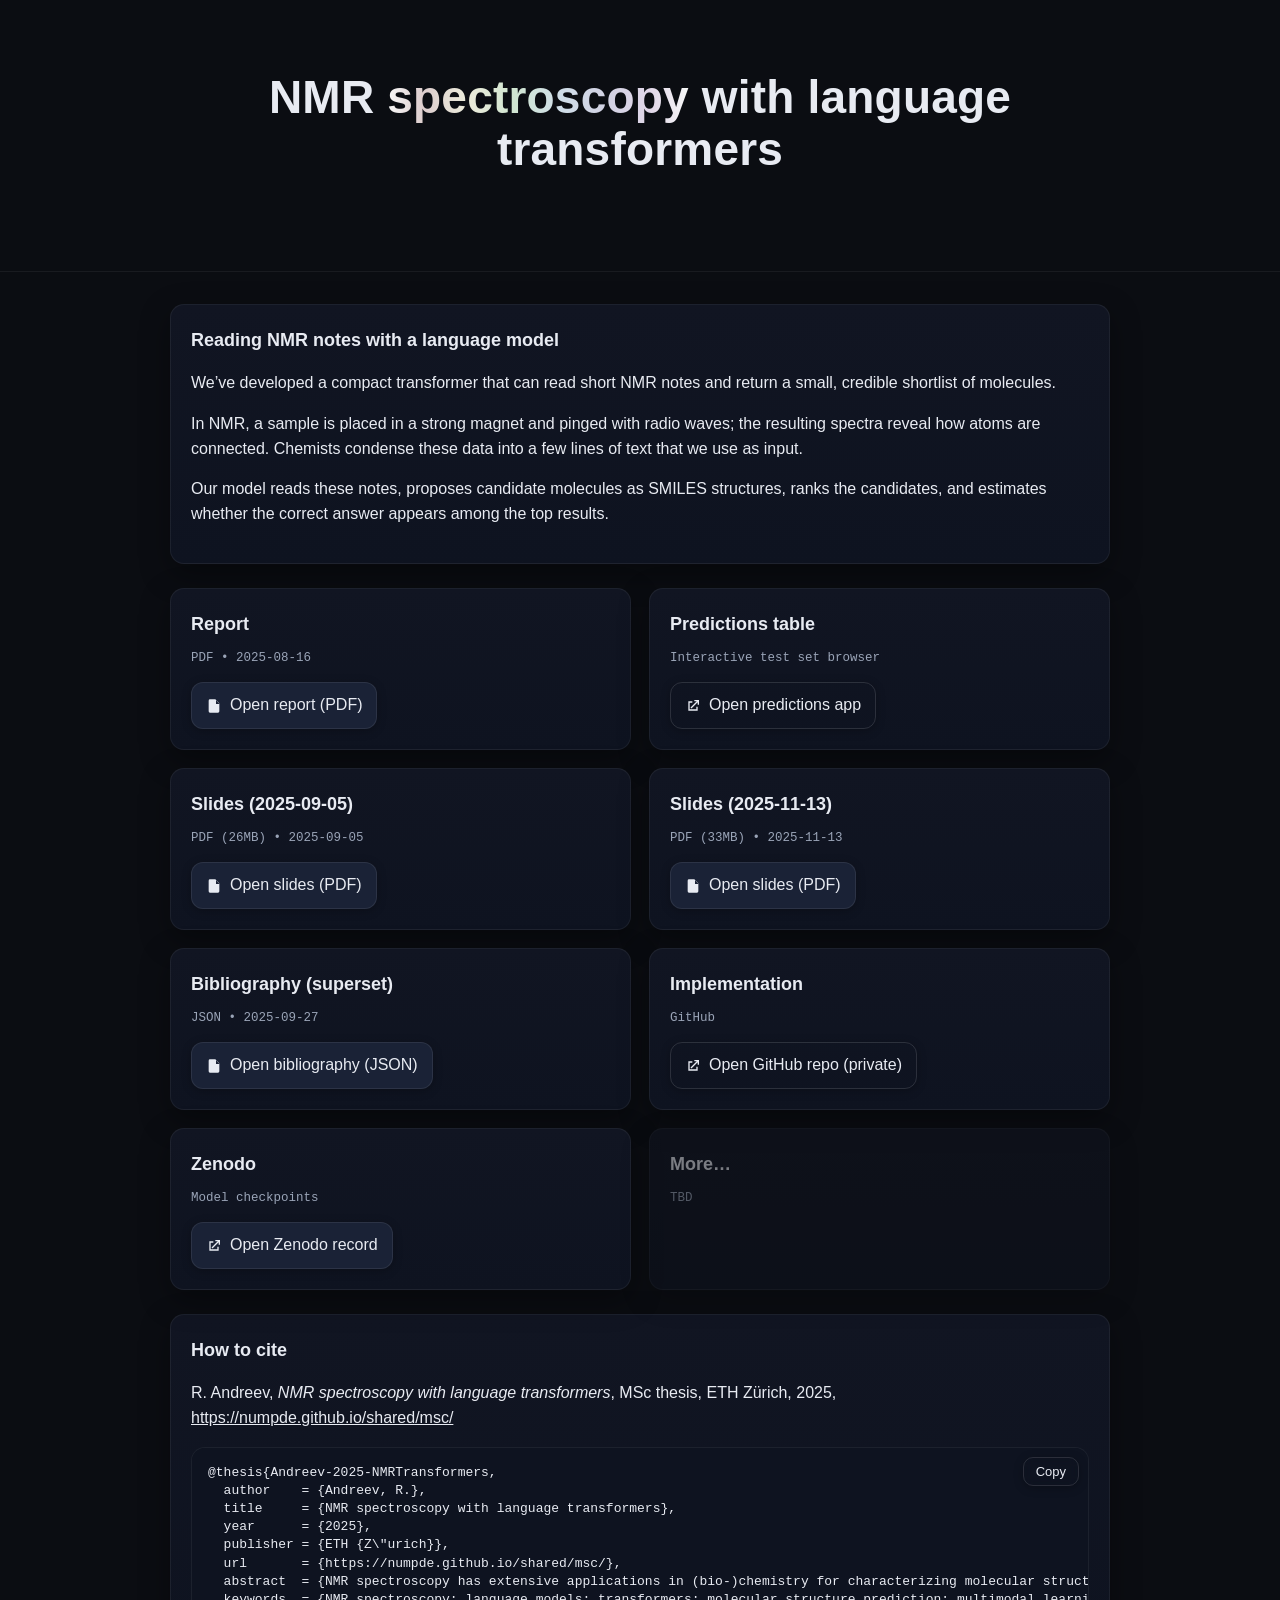
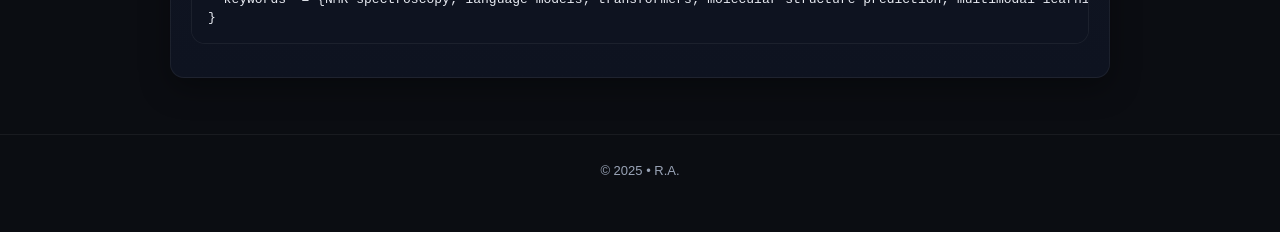
==== commit 821caa74: "add extra margin for first card in grid layout" ====
--- a/msc/index.html
+++ b/msc/index.html
@@ -181,13 +181,18 @@
           .iridescent{ animation: none !important; }
         }
 
-/* Add breathing space before and after any grid section */
-.card + .grid {
-  margin-top: 24px; /* space before grids */
-}
-.grid + .card {
-  margin-top: 24px; /* space after grids */
-}
+        /* Add breathing space before and after any grid section */
+        .card + .grid {
+          margin-top: 24px; /* space before grids */
+        }
+        .grid + .card {
+          margin-top: 24px; /* space after grids */
+        }
+
+        /* Add extra space before the very first card */
+        main > .card:first-of-type {
+          margin-top: 32px;
+        }
 
 
     </style>
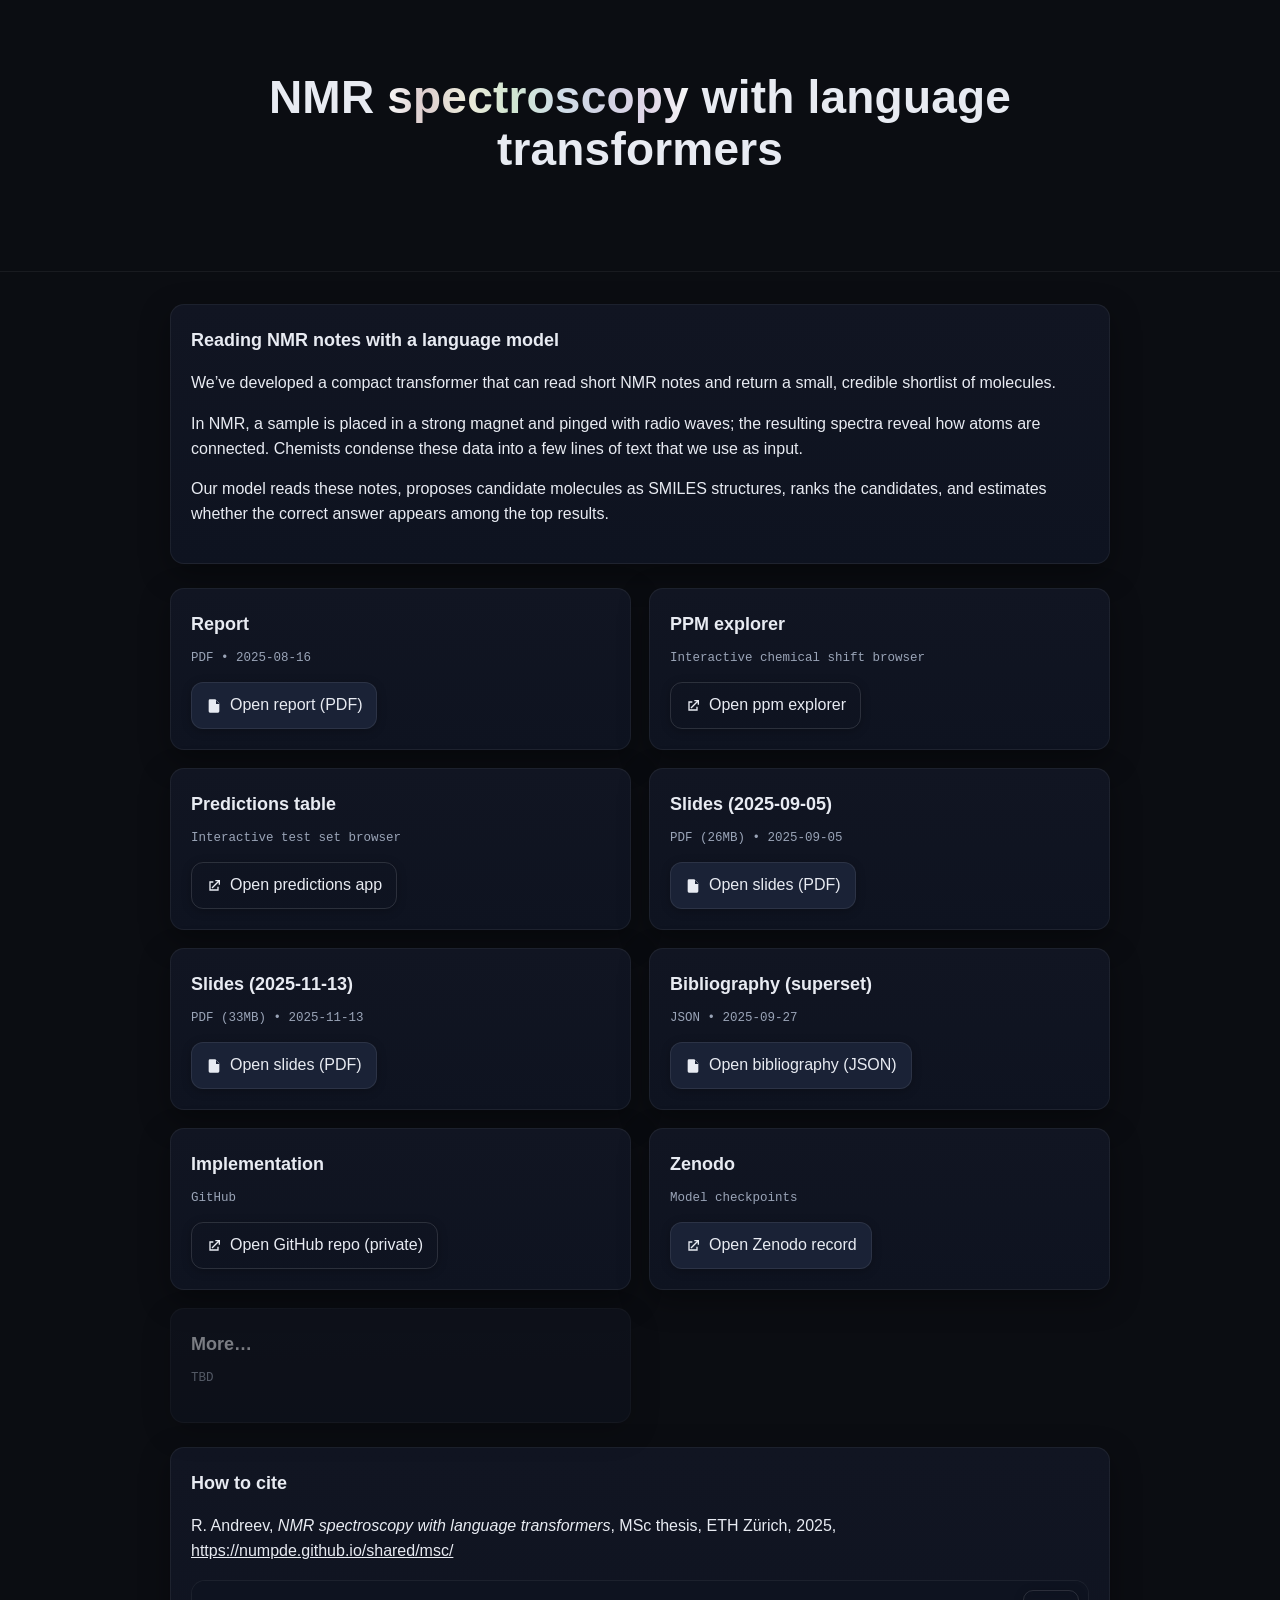
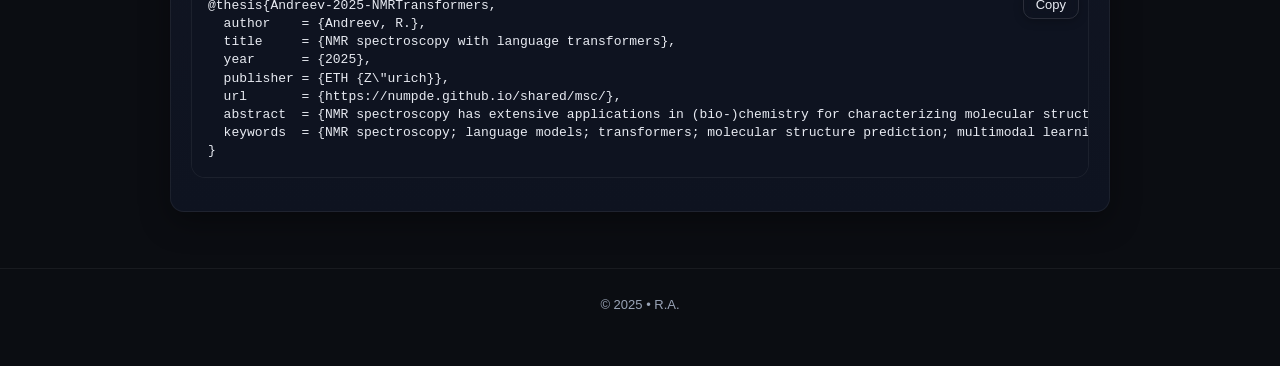
==== commit 25057a37: "add ppm explorer link" ====
--- a/msc/index.html
+++ b/msc/index.html
@@ -236,6 +236,20 @@
         </article>
 
         <article class="card">
+            <h2>PPM explorer</h2>
+            <div class="meta">Interactive chemical shift browser</div>
+            <div class="actions">
+                <a class="btn secondary" href="https://numpde.github.io/kemukle/ppm2pic/" target="_blank" rel="noopener noreferrer">
+                    <svg width="16" height="16" viewBox="0 0 24 24" fill="currentColor" aria-hidden="true">
+                        <path d="M14 3h7v7h-2V6.41l-9.29 9.3-1.42-1.42 9.3-9.29H14z"/>
+                        <path d="M5 5h6v2H7v10h10v-4h2v6H5z"/>
+                    </svg>
+                    Open ppm explorer
+                </a>
+            </div>
+        </article>
+
+        <article class="card">
             <h2>Predictions table</h2>
             <div class="meta">Interactive test set browser</div>
             <div class="actions">
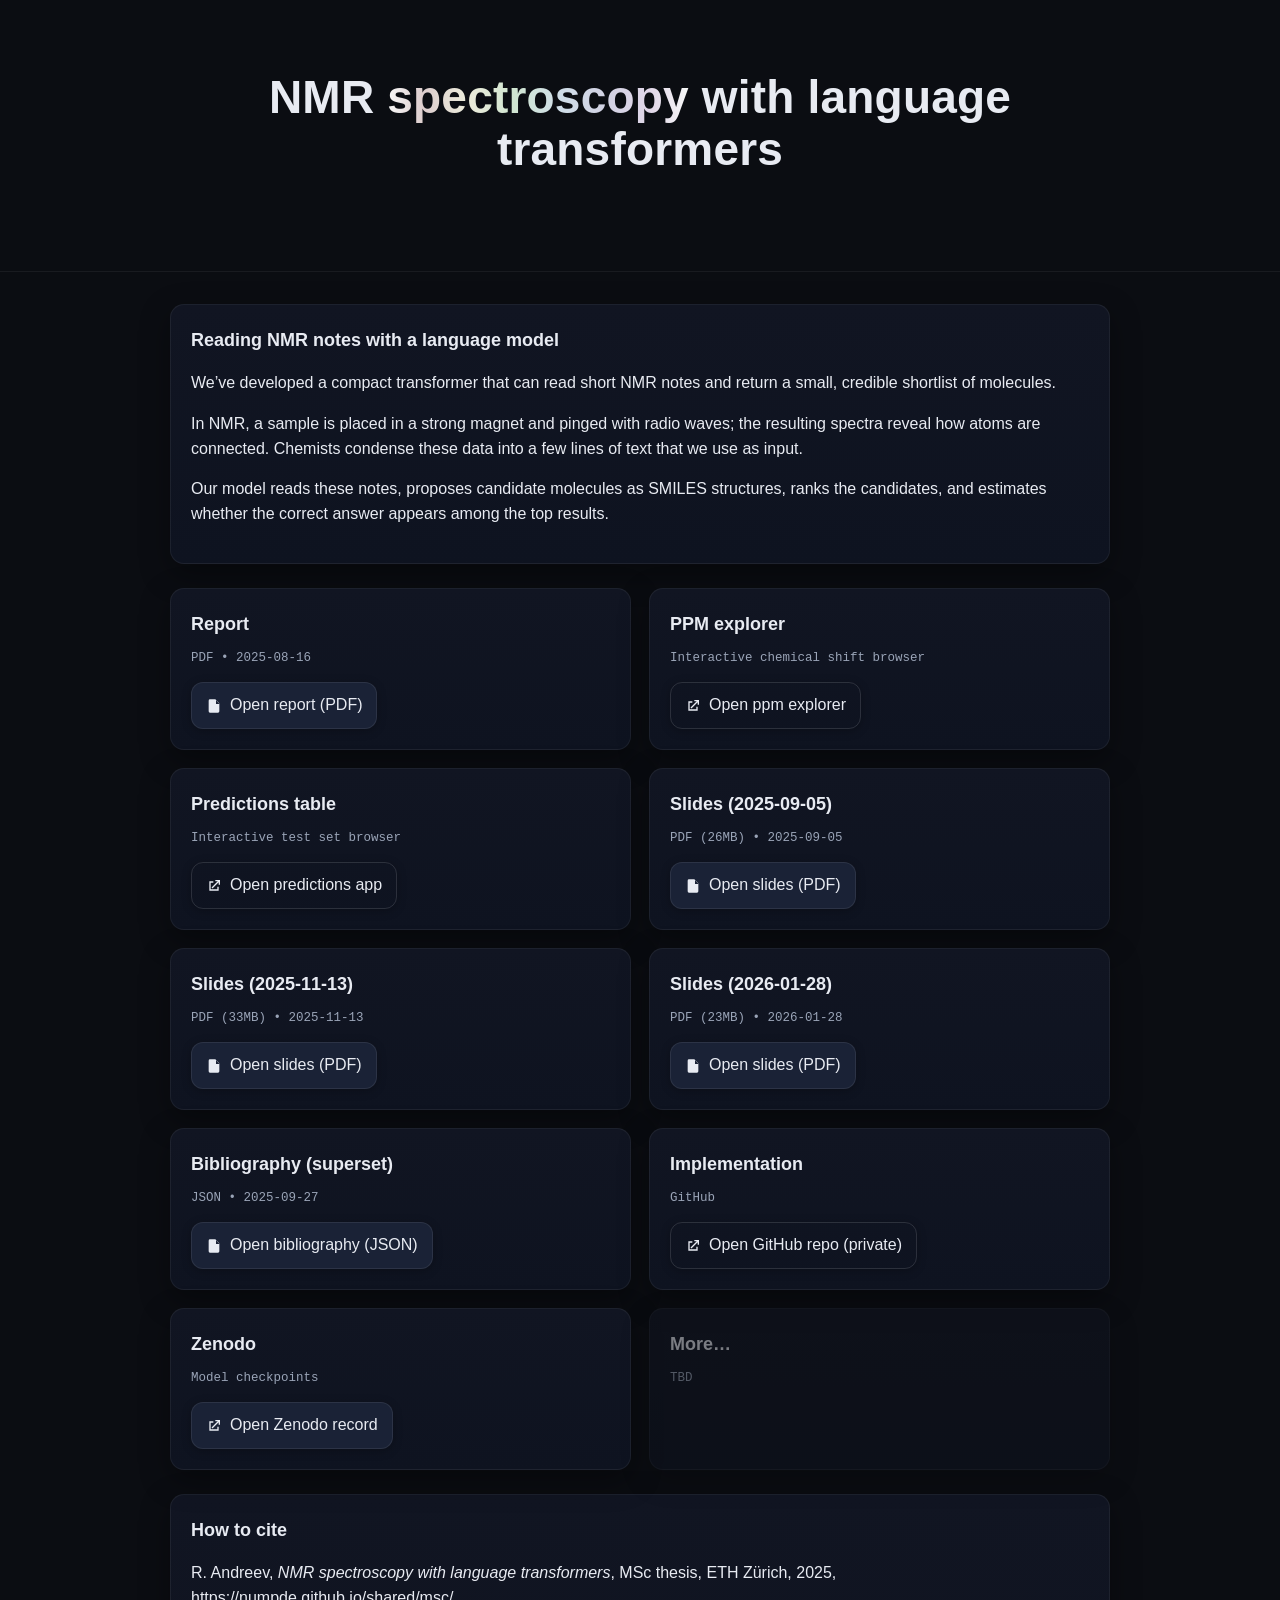
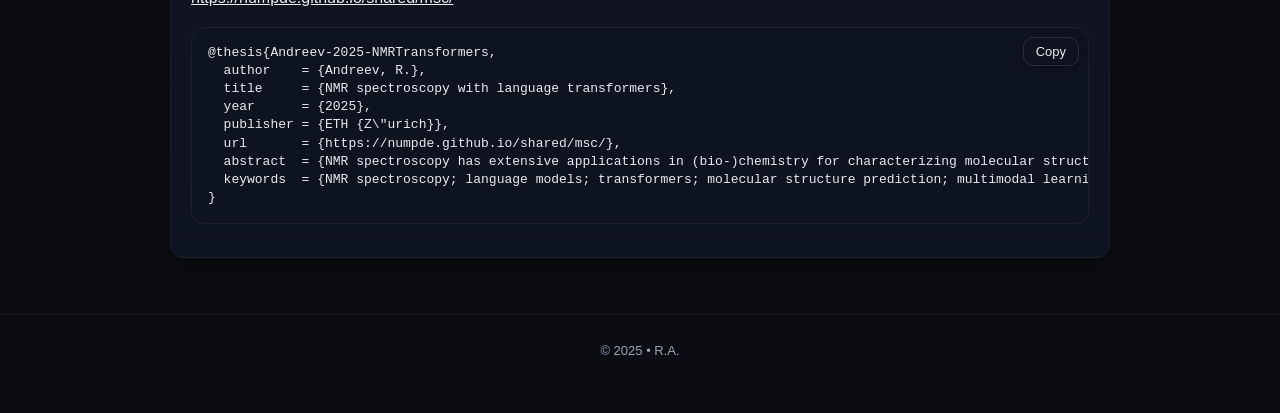
==== commit 1b38e956: "link to talk" ====
--- a/msc/index.html
+++ b/msc/index.html
@@ -290,6 +290,19 @@
         </article>
 
         <article class="card">
+            <h2>Slides (2026-01-28)</h2>
+            <div class="meta">PDF (23MB) • 2026-01-28</div>
+            <div class="actions">
+                <a class="btn" href="RA-talk-20260128.pdf">
+                    <svg width="16" height="16" viewBox="0 0 24 24" fill="currentColor" aria-hidden="true">
+                        <path d="M14 2H6a2 2 0 0 0-2 2v16a2 2 0 0 0 2 2h12a2 2 0 0 0 2-2V8zm1 7V3.5L20.5 9z"/>
+                    </svg>
+                    Open slides (PDF)
+                </a>
+            </div>
+        </article>
+
+        <article class="card">
             <h2>Bibliography (superset)</h2>
             <div class="meta">JSON • 2025-09-27</div>
             <div class="actions">
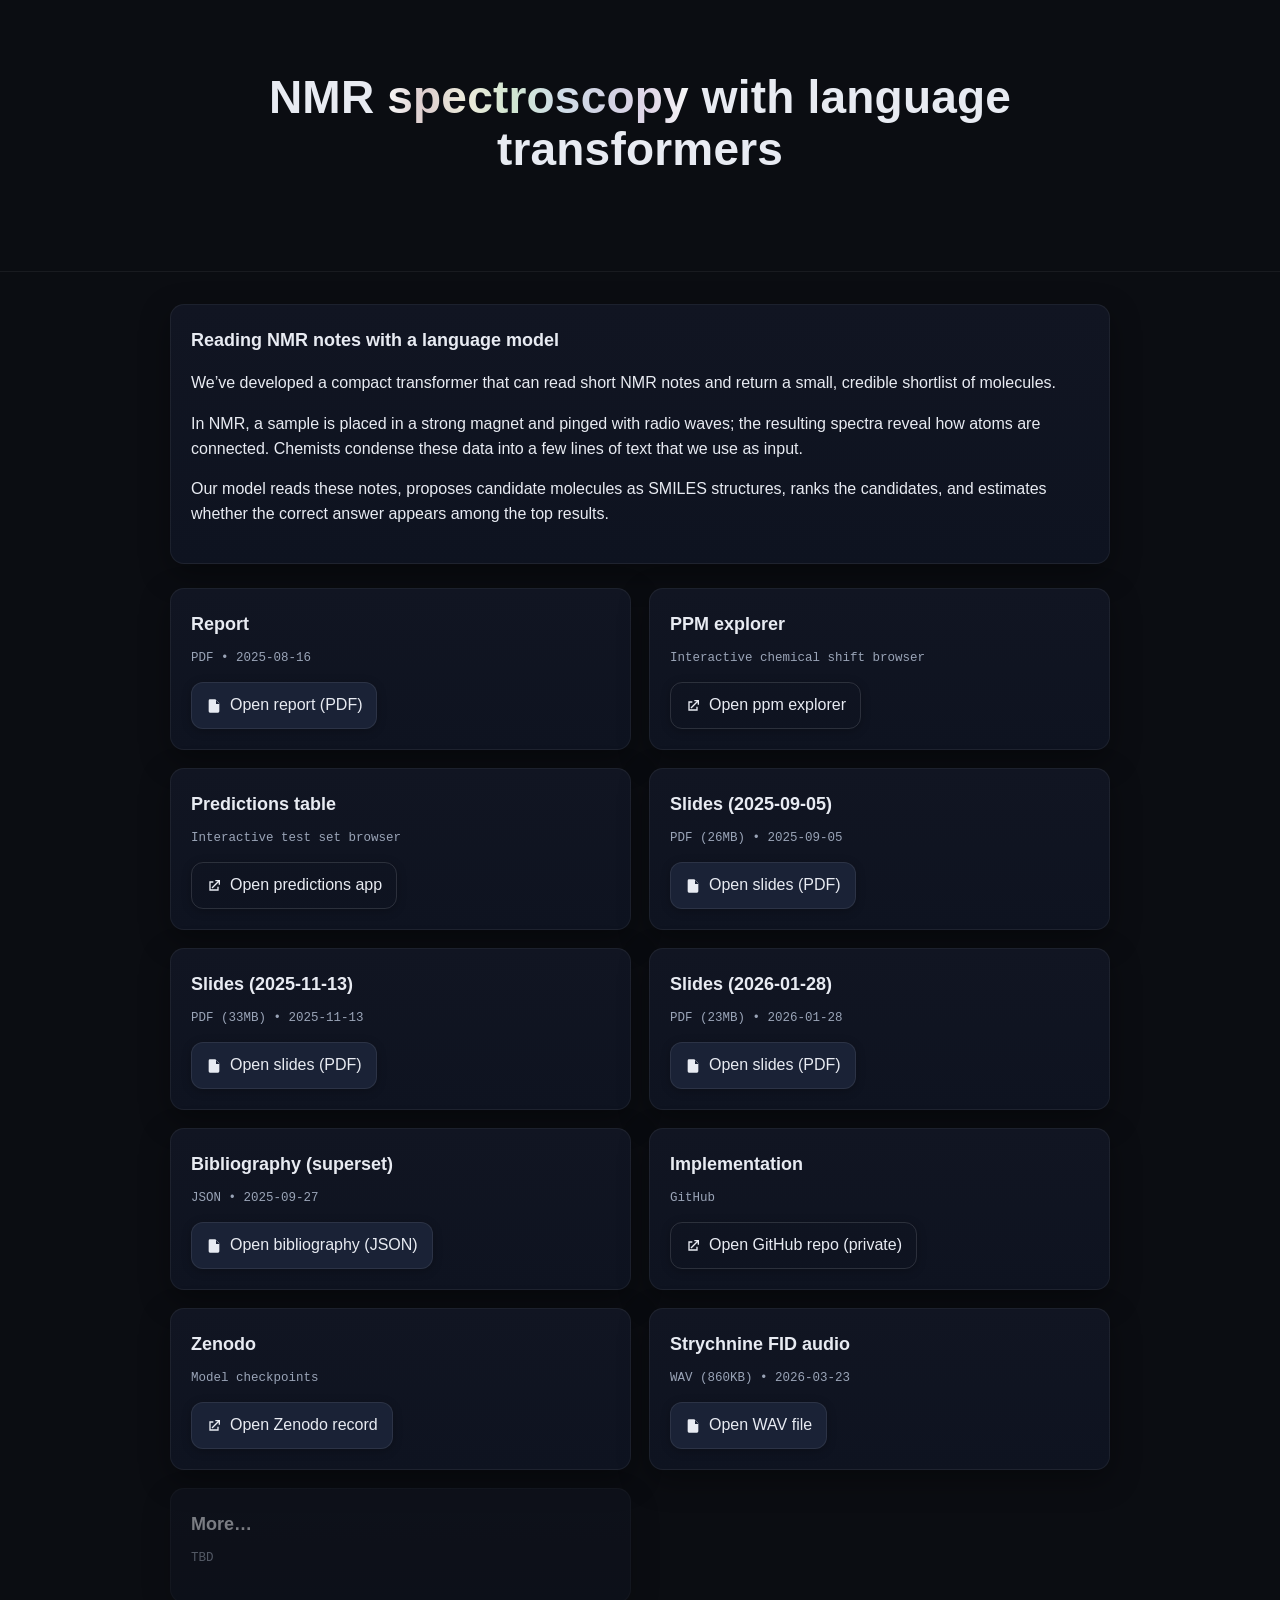
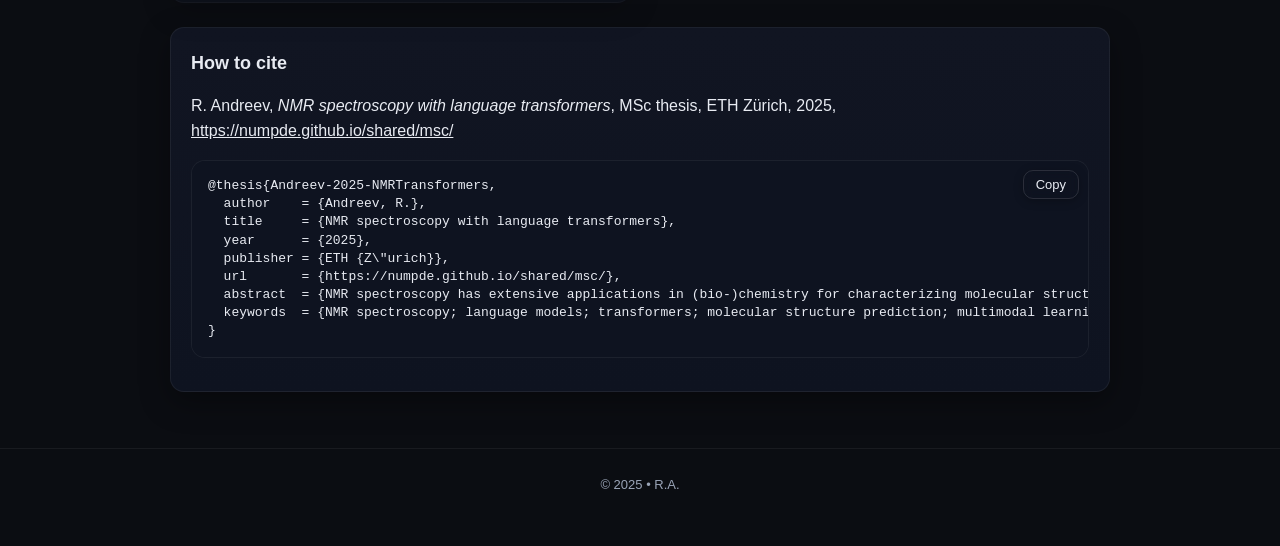
==== commit 6a94097c: "Add strychnine FID audio link" ====
--- a/msc/index.html
+++ b/msc/index.html
@@ -345,6 +345,19 @@
             </div>
         </article>
 
+        <article class="card">
+            <h2>Strychnine FID audio</h2>
+            <div class="meta">WAV (860KB) • 2026-03-23</div>
+            <div class="actions">
+                <a class="btn" href="f/F3697.3.fid.wav">
+                    <svg width="16" height="16" viewBox="0 0 24 24" fill="currentColor" aria-hidden="true">
+                        <path d="M14 2H6a2 2 0 0 0-2 2v16a2 2 0 0 0 2 2h12a2 2 0 0 0 2-2V8zm1 7V3.5L20.5 9z"/>
+                    </svg>
+                    Open WAV file
+                </a>
+            </div>
+        </article>
+
         <article class="card" style="opacity:.5;">
             <h2>More…</h2>
             <div class="meta">TBD</div>
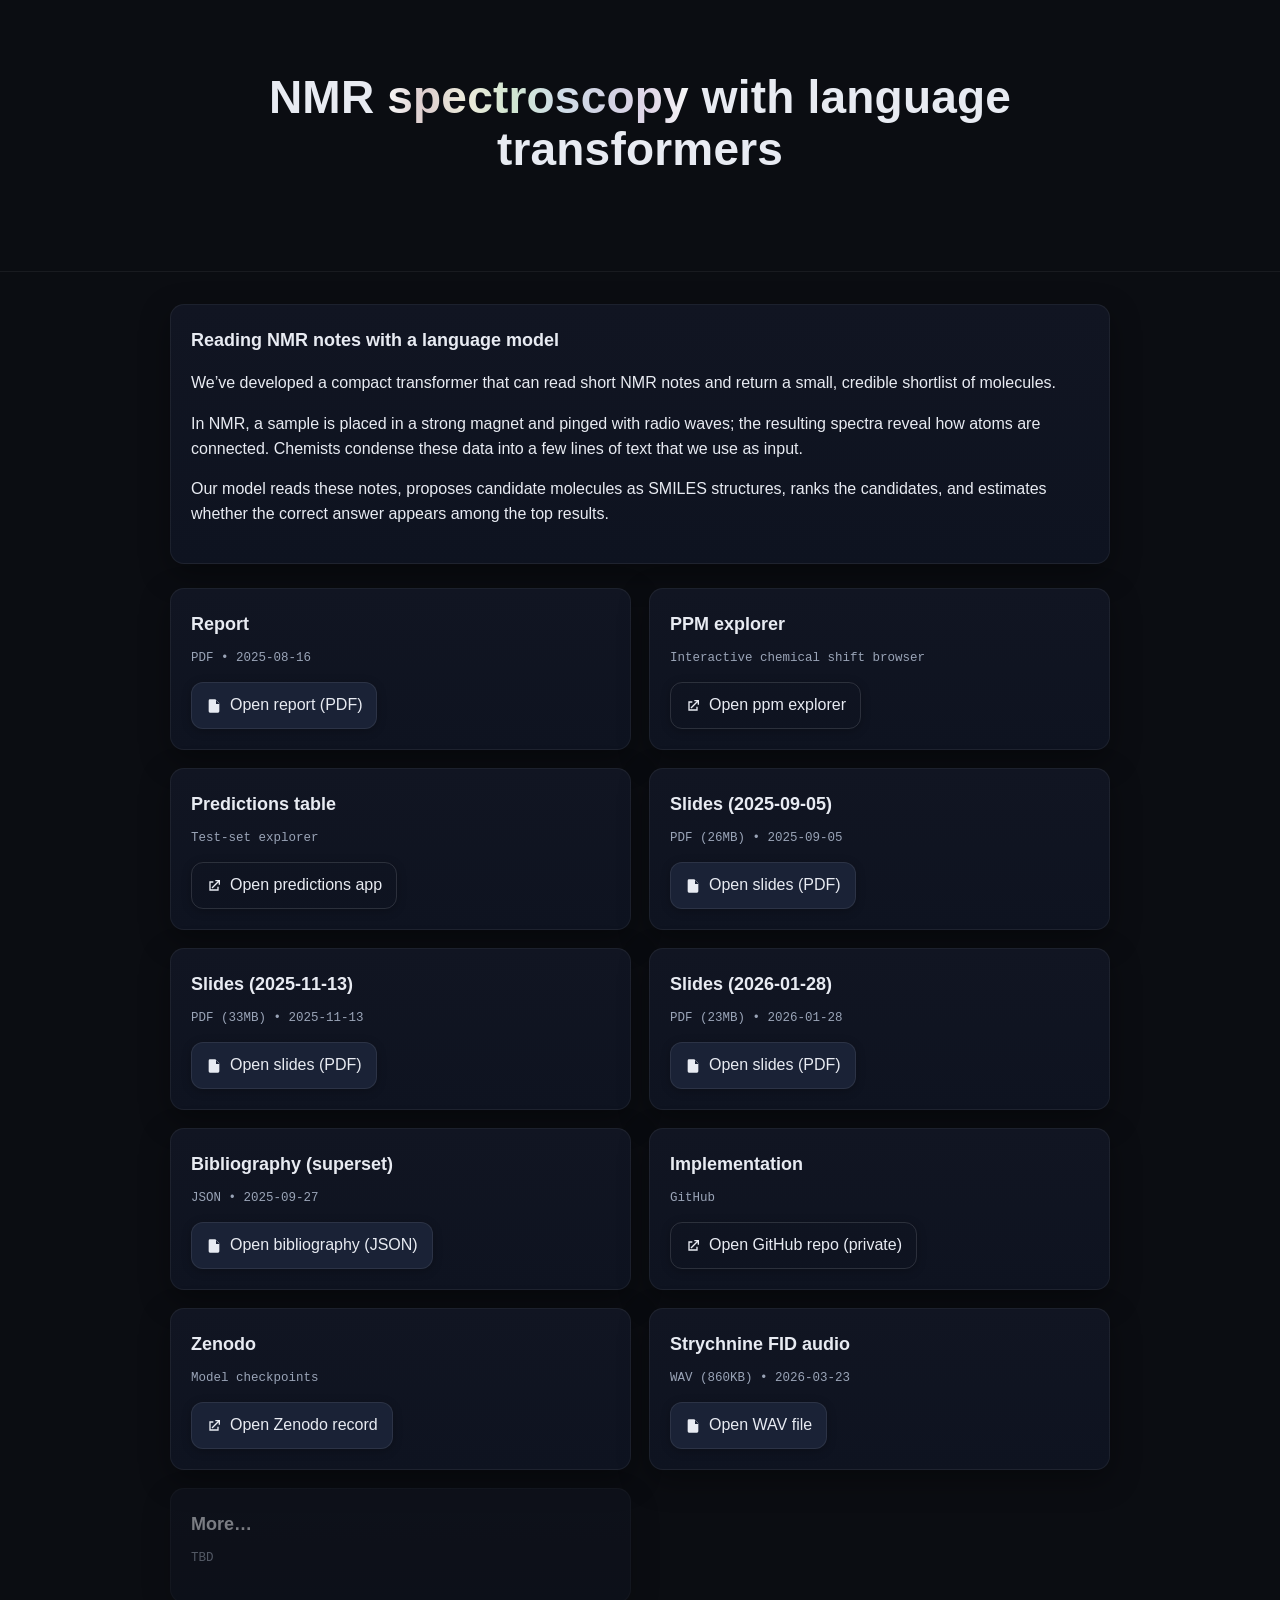
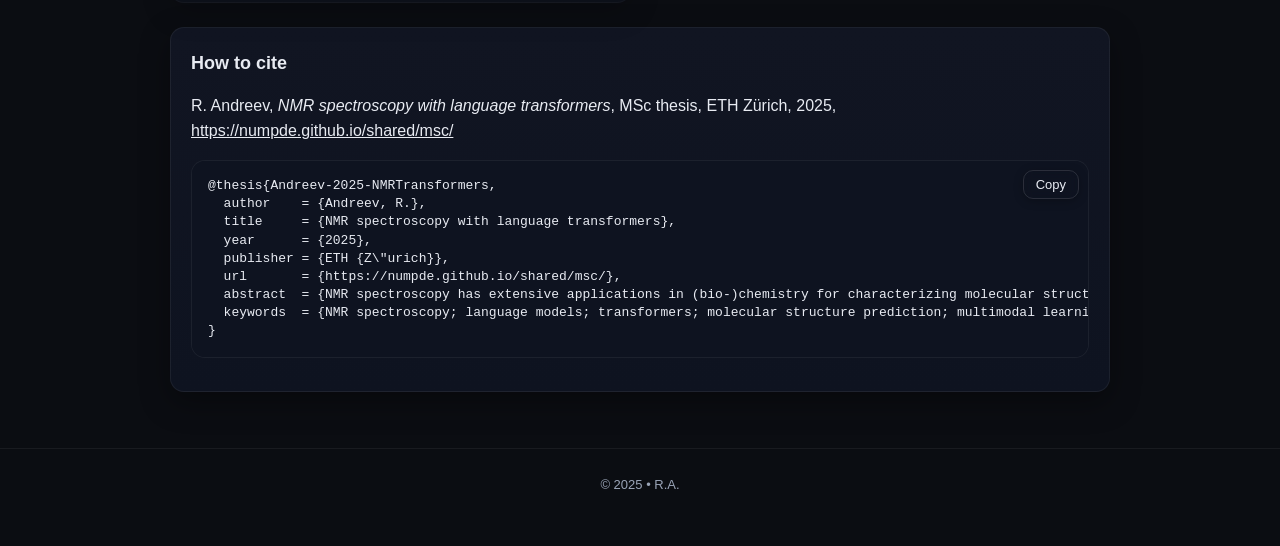
==== commit f21efb7e: "Update meta description in predictions table" ====
--- a/msc/index.html
+++ b/msc/index.html
@@ -251,7 +251,7 @@
 
         <article class="card">
             <h2>Predictions table</h2>
-            <div class="meta">Interactive test set browser</div>
+            <div class="meta">Test-set explorer</div>
             <div class="actions">
                 <a class="btn secondary" href="j_dump_to_json/app" target="_blank" rel="noopener noreferrer">
                     <svg width="16" height="16" viewBox="0 0 24 24" fill="currentColor" aria-hidden="true">
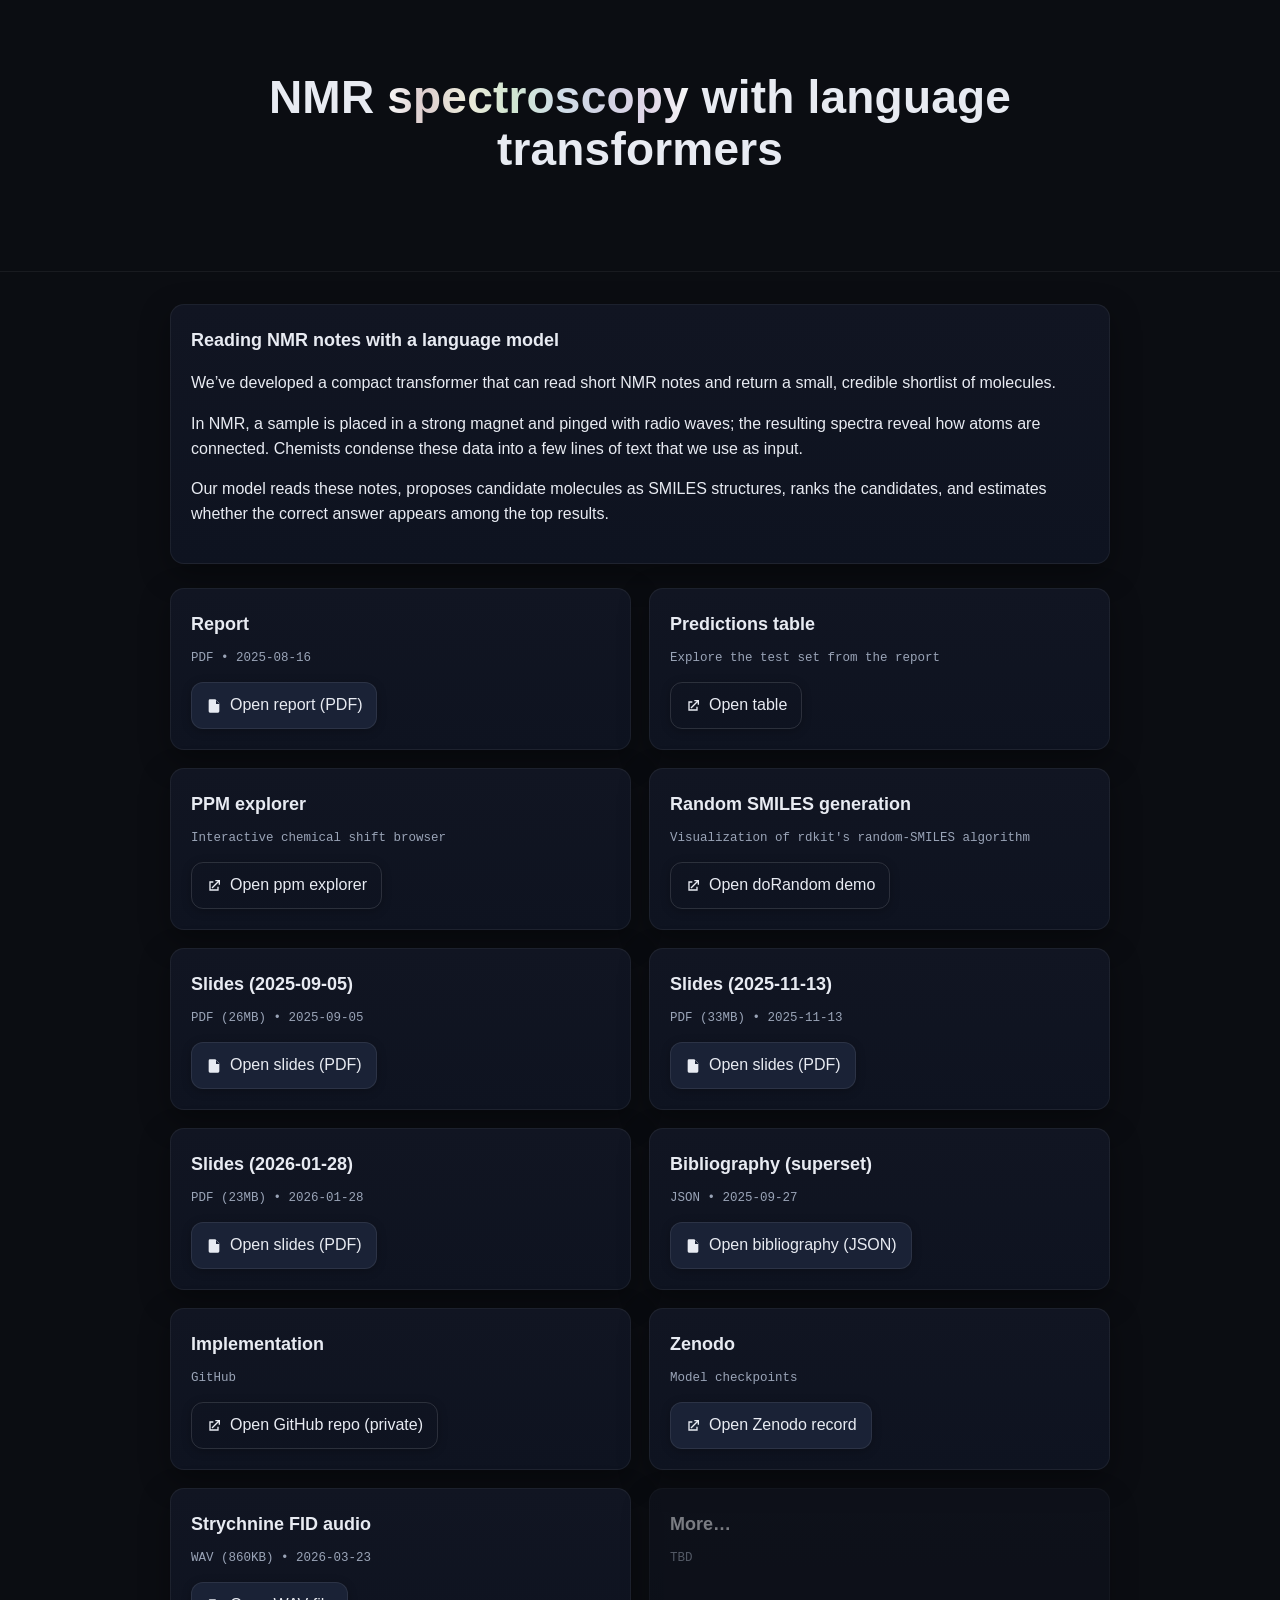
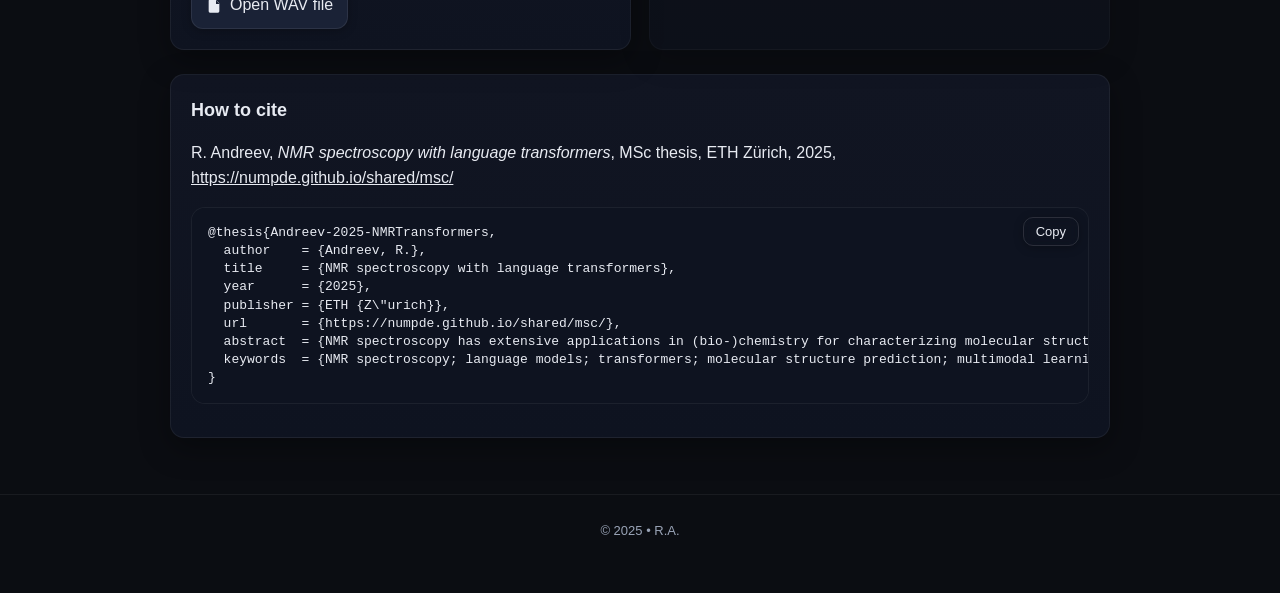
==== commit de8947e3: "Add random demo link to homepage" ====
--- a/msc/index.html
+++ b/msc/index.html
@@ -236,6 +236,20 @@
         </article>
 
         <article class="card">
+            <h2>Predictions table</h2>
+            <div class="meta">Explore the test set from the report</div>
+            <div class="actions">
+                <a class="btn secondary" href="j_dump_to_json/app" target="_blank" rel="noopener noreferrer">
+                    <svg width="16" height="16" viewBox="0 0 24 24" fill="currentColor" aria-hidden="true">
+                        <path d="M14 3h7v7h-2V6.41l-9.29 9.3-1.42-1.42 9.3-9.29H14z"/>
+                        <path d="M5 5h6v2H7v10h10v-4h2v6H5z"/>
+                    </svg>
+                    Open table
+                </a>
+            </div>
+        </article>
+
+        <article class="card">
             <h2>PPM explorer</h2>
             <div class="meta">Interactive chemical shift browser</div>
             <div class="actions">
@@ -250,15 +264,16 @@
         </article>
 
         <article class="card">
-            <h2>Predictions table</h2>
-            <div class="meta">Test-set explorer</div>
-            <div class="actions">
-                <a class="btn secondary" href="j_dump_to_json/app" target="_blank" rel="noopener noreferrer">
+            <h2>Random SMILES generation</h2>
+            <div class="meta">Visualization of rdkit's random-SMILES algorithm</div>
+            <div class="actions">
+                <a class="btn secondary" href="https://numpde.github.io/kemukle/do_random.html" target="_blank"
+                   rel="noopener noreferrer">
                     <svg width="16" height="16" viewBox="0 0 24 24" fill="currentColor" aria-hidden="true">
                         <path d="M14 3h7v7h-2V6.41l-9.29 9.3-1.42-1.42 9.3-9.29H14z"/>
                         <path d="M5 5h6v2H7v10h10v-4h2v6H5z"/>
                     </svg>
-                    Open predictions app
+                    Open doRandom demo
                 </a>
             </div>
         </article>
